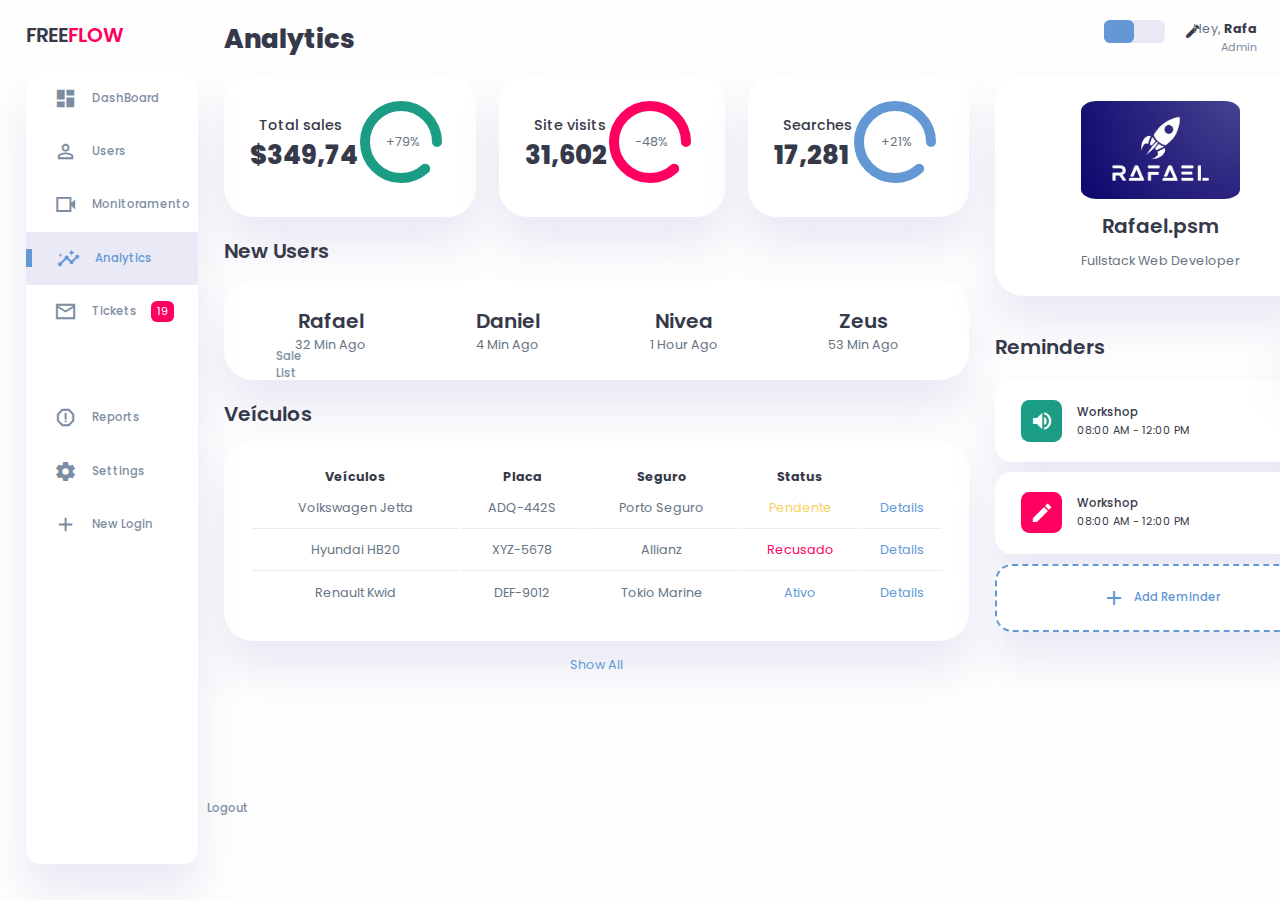
==== analytics.html @ e5aa12cc "Arquivos base do projeto" ====
<!DOCTYPE html>
<html lang="en">

<head>
    <meta charset="UTF-8">
    <meta name="viewport" content="width=device-width, initial-scale=1.0">
    <link href="https://fonts.googleapis.com/icon?family=Material+Icons+Sharp" rel="stylesheet">
    <link rel="stylesheet" href="https://fonts.googleapis.com/css2?family=Material+Symbols+Sharp:opsz,wght,FILL,GRAD@24,400,0,0" />
    <link rel="stylesheet" href="style.css">
    <title>Rafael Responsive DashBoard</title>
</head>

<body>

    <div class="container">
        <!-- Sidebar Section -->
        <aside>
            <div class="toggle">
                <div class="logo">
                    <!-- <img src="./assets/Rafael-logo.jpeg"> -->
                    <h2>FREE<span class="danger">FLOW</span></h2>
                </div>
                <div class="close" id="close-btn">
                    <span class="material-icons-sharp">
                        close
                    </span>
                </div>
            </div>

            <div class="sidebar">
                <a href="#">
                    <span class="material-icons-sharp">
                        dashboard
                    </span>
                    <h3>DashBoard</h3>
                </a>
                <a href="#">
                    <span class="material-icons-sharp">
                        person_outline
                    </span>
                    <h3>Users</h3>
                </a>
                <a href="./monitoramento.html">
                    <span class="material-symbols-sharp">
                        videocam
                    </span>
                    <h3>Monitoramento</h3>
                </a>
                <a href="#" class="active">
                    <span class="material-icons-sharp">
                        insights
                    </span>
                    <h3>Analytics</h3>
                </a>
                <a href="./tickets.html">
                    <span class="material-icons-sharp">
                        mail_outline
                    </span>
                    <h3>Tickets</h3>
                    <span class="message-count">19</span>
                </a>
                <a href="#">
                    <span class="material-icons-sharp">
                        inventory
                    </span>
                    <h3>Sale List</h3>
                </a>
                <a href="#">
                    <span class="material-icons-sharp">
                        report_gmailerrorred
                    </span>
                    <h3>Reports</h3>
                </a>
                <a href="#">
                    <span class="material-icons-sharp">
                        settings
                    </span>
                    <h3>Settings</h3>
                </a>
                <a href="#">
                    <span class="material-icons-sharp">
                        add
                    </span>
                    <h3>New Login</h3>
                </a>
                <a href="#" onclick="alert('Você tem certeza?')">
                    <span class="material-icons-sharp">
                        logout
                    </span>
                    <h3>Logout</h3>
                </a>
            </div>
        </aside>
        <!-- End of Sidebar Section -->

        <!-- Main Content -->
        <main>
            <h1>Analytics</h1>
            <!-- Analyses -->
            <div class="analyse">
                <div class="sales">
                    <div class="status">
                        <div class="info">
                            <h3>Total sales</h3>
                            <h1>$349,74</h1>
                        </div>
                        <div class="progresses">
                            <svg>
                                <circle cx="38" cy="38" r="36"></circle>
                            </svg>
                            <div class="percentage">
                                <p>+79%</p>
                            </div>
                        </div>
                    </div>
                </div>
                <div class="visists">
                    <div class="status">
                        <div class="info">
                            <h3>Site visits</h3>
                            <h1>31,602</h1>
                        </div>
                        <div class="progresses">
                            <svg>
                                <circle cx="38" cy="38" r="36"></circle>
                            </svg>
                            <div class="percentage">
                                <p>-48%</p>
                            </div>
                        </div>
                    </div>
                </div>
                <div class="searches">
                    <div class="status">
                        <div class="info">
                            <h3>Searches</h3>
                            <h1>17,281</h1>
                        </div>
                        <div class="progresses">
                            <svg>
                                <circle cx="38" cy="38" r="36"></circle>
                            </svg>
                            <div class="percentage">
                                <p>+21%</p>
                            </div>
                        </div>
                    </div>
                </div>
            </div>
            <!-- End of Analyses -->

            <!-- New Users Section -->
            <div class="new-users">
                <h2>New Users</h2>
                <div class="user-list">
                    <div class="user">
                        <!-- <img src="./assets/rafa-backtop.jpeg"> -->
                        <h2>Rafael</h2>
                        <p>32 Min Ago</p>
                    </div>
                    <div class="user">
                        <!-- <img src="./assets/profile-2.jpeg"> -->
                        <h2>Daniel</h2>
                        <p>4 Min Ago</p>
                    </div>
                    <div class="user">
                        <!-- <img src="./assets/profile-3.jpeg"> -->
                        <h2>Nivea</h2>
                        <p>1 Hour Ago</p>
                    </div>
                    <div class="user">
                        <!-- <img src="./assets/profile-4.jpeg"> -->
                        <h2>Zeus</h2>
                        <p>53 Min Ago</p>
                    </div>
                </div>
            </div>
            <!-- End of New Users Section -->

            <!-- Recent Orders Table -->
            <div class="recent-orders">
                <h2>Veículos</h2>
                <table>
                    <thead>
                        <tr>
                            <th>Veículos</th>
                            <th>Placa</th>
                            <th>Seguro</th>
                            <th>Status</th>
                            <th></th>
                        </tr>
                    </thead>
                    <tbody></tbody>
                </table>
                <a href="#">Show All</a>
            </div>
            <!-- End of Recent Orders Table -->

        </main>
        <!-- End of Main Content -->


        <!-- Right Section -->
        <div class="right-section">
            <div class="nav">
                <button id="menu-btn">
                    <span class="material-icons-sharp">
                        menu
                    </span>
                </button>
                <div class="theme-toggle">
                    <span class="material-icons-sharp active">
                        light_mode
                    </span>
                    <span class="material-icons-sharp">
                        dark_mode
                    </span>
                </div>

                <div class="profile">
                    <div class="info">
                        <p>Hey, <b>Rafa</b></p>
                        <small class="text-muted">Admin</small>
                    </div>
                    <div class="profile-photo">
                        <img src="./assets/rafa-backtop.jpeg">
                    </div>
                </div>

            </div>
            <!-- End of Nav -->

            <div class="user-profile">
                <div class="logo">
                    <img src="./assets/Rafael-logo.jpeg">
                    <h2>Rafael.psm</h2>
                    <p>Fullstack Web Developer</p>
                </div>
            </div>

            <div class="reminders">
                <div class="header">
                    <h2>Reminders</h2>
                    <span class="material-icons-sharp">
                        notifications_none
                    </span>
                </div>

                <div class="notification">
                    <div class="icon">
                        <span class="material-icons-sharp">
                            volume_up
                        </span>
                    </div>
                    <div class="content">
                        <div class="info">
                            <h3>Workshop</h3>
                            <small class="text_muted">
                                08:00 AM - 12:00 PM
                            </small>
                        </div>
                        <span class="material-icons-sharp">
                            more_vert
                        </span>
                    </div>
                </div>

                <div class="notification deactive">
                    <div class="icon">
                        <span class="material-icons-sharp">
                            edit
                        </span>
                    </div>
                    <div class="content">
                        <div class="info">
                            <h3>Workshop</h3>
                            <small class="text_muted">
                                08:00 AM - 12:00 PM
                            </small>
                        </div>
                        <span class="material-icons-sharp">
                            more_vert
                        </span>
                    </div>
                </div>

                <div class="notification add-reminder">
                    <div>
                        <span class="material-icons-sharp">
                            add
                        </span>
                        <h3>Add Reminder</h3>
                    </div>
                </div>

            </div>

        </div>

    </div>

    <script src="orders.js"></script>
    <script src="index.js"></script>
</body>

</html>
---- style.css ----
@import url('https://fonts.googleapis.com/css2?family=Poppins:wght@100;200;300;400;500;600;700;800;900&display=swap');

* {
    margin: 0;
    padding: 0;
    outline: 0;
    appearance: 0;
    border: 0;
    text-decoration: none;
    box-sizing: border-box;
    font-family: 'Poppins', sans-serif;
}

html {
    font-size: 0.9rem;
}

:root {
    --color-primary: #6398d5;
    --color-danger: #FF0060;
    --color-success: #1B9C85;
    --color-warning: #F7D060;
    --color-white: #fff;
    --color-info-dark: #7d8da1;
    --color-dark: #363949;
    --color-light: rgba(132, 139, 200, 0.18);
    --color-dark-variant: #677483;

    --color-background: #fefefe;
    --card-border-radius: 2rem;
    --border-radius-1: 0.4rem;
    --border-radius-2: 1.2rem;

    --card-padding: 1.8rem;
    --padding-1: 1.2rem;

    --box-shadow: 0 2rem 3rem var(--color-light);
}

.dark-mode-variables {
    --color-background: #181a1e;
    --color-white: #202528;
    --color-dark: #edeffd;
    --color-dark-variant: #a3bdcc;
    --color-light: rgba(0, 0, 0, 0.4);
    --box-shadow: 0 2rem 3rem var(--color-light);
}

body {
    width: 100vw;
    height: 100vh;
    font-size: 0.88rem;
    user-select: none;
    overflow-x: hidden;
    color: var(--color-dark);
    background-color: var(--color-background);
}

a {
    color: var(--color-dark);
}

img {
    display: block;
    width: 100%;
    object-fit: cover;
}

h1 {
    font-weight: 800;
    font-size: 1.8rem;
}

h2 {
    font-weight: 600;
    font-size: 1.4rem;
}

h3 {
    font-weight: 500;
    font-size: 0.8rem;
}

small {
    font-size: 0.76rem;
}

p {
    color: var(--color-dark-variant);
}

b {
    color: var(--color-dark);
}

.text-muted {
    color: var(--color-info-dark);
}

.primary {
    color: var(--color-primary);
}

.danger {
    color: var(--color-danger);
}

.sucess {
    color: var(--color-success);
}

.warning {
    color: var(--color-warning);
}

.container {
    display: grid;
    width: 96%;
    margin: 0 auto;
    gap: 1.8rem;
    grid-template-columns: 12rem auto 23rem;
}

aside {
    height: 100vh;
}

aside .toggle {
    display: flex;
    align-items: center;
    justify-content: space-between;
    margin-top: 1.4rem;
}

aside .toggle .logo {
    display: flex;
    gap: 0.5rem;
}

aside .toggle .logo img {
    width: 2rem;
    height: 2rem;
}

aside .toggle .close {
    padding-right: 1rem;
    display: none;
}

aside .sidebar {
    display: flex;
    flex-direction: column;
    background-color: var(--color-white);
    box-shadow: var(--box-shadow);
    border-radius: 15px;
    height: 88vh;
    position: relative;
    top: 1.5rem;
    transition: all 0.3s ease;
}

aside .sidebar:hover {
    box-shadow: none;
}

aside .sidebar a {
    display: flex;
    align-items: center;
    color: var(--color-info-dark);
    height: 3.7rem;
    gap: 1rem;
    position: relative;
    margin-left: 2rem;
    transition: all 0.3s ease;
}

aside .sidebar a span {
    font-size: 1.6rem;
    transition: all 0.3s ease;
}

aside .sidebar a:last-child {
    position: absolute;
    bottom: 2rem;
    width: 100%;
}

aside .sidebar a.active {
    width: 100%;
    color: var(--color-primary);
    background-color: var(--color-light);
    margin-left: 0;
}

aside .sidebar a.active::before {
    content: '';
    width: 6px;
    height: 18px;
    background-color: var(--color-primary);
}

aside .sidebar a.active span {
    color: var(--color-primary);
    margin-left: calc(1rem - 3px);
}

aside .sidebar a:hover {
    color: var(--color-primary);
}

aside .sidebar a:hover span {
    margin-left: 0.6rem;
}

aside .sidebar .message-count {
    background-color: var(--color-danger);
    padding: 2px 6px;
    color: var(--color-white);
    border-radius: var(--border-radius-1);
    font-size: 11px;
}

main {
    margin-top: 1.4rem;
}

main .analyse {
    display: grid;
    grid-template-columns: repeat(3, 1fr);
    gap: 1.6rem;
}

main .analyse>div {
    background-color: var(--color-white);
    padding: var(--card-padding);
    border-radius: var(--card-border-radius);
    margin-top: 1rem;
    box-shadow: var(--box-shadow);
    cursor: pointer;
    transition: all 0.3s ease;
}

main .analyse>div:hover {
    box-shadow: none;
}

main .analyse>div .status {
    display: flex;
    align-items: center;
    justify-content: space-between;
}

main .analyse h3 {
    margin-left: 0.6rem;
    font-size: 1rem;
}

main .analyse .progresses {
    position: relative;
    width: 92px;
    height: 92px;
    border-radius: 50%;
}

main .analyse svg {
    width: 7rem;
    height: 7rem;
}

main .analyse svg circle {
    fill: none;
    stroke-width: 10;
    stroke-linecap: round;
    transform: translate(5px, 5px);
}

main .analyse .sales svg circle {
    stroke: var(--color-success);
    stroke-dashoffset: -30;
    stroke-dasharray: 200;
}

main .analyse .visists svg circle {
    stroke: var(--color-danger);
    stroke-dashoffset: -30;
    stroke-dasharray: 200;
}

main .analyse .searches svg circle {
    stroke: var(--color-primary);
    stroke-dashoffset: -30;
    stroke-dasharray: 200;
}

main .analyse .progresses .percentage {
    position: absolute;
    top: -3px;
    left: -1px;
    display: flex;
    align-items: center;
    justify-content: center;
    width: 100%;
    height: 100%;
}

main .new-users {
    margin-top: 1.3rem;
}

main .new-users .user-list {
    background-color: var(--color-white);
    padding: var(--card-padding);
    border-radius: var(--card-border-radius);
    margin-top: 1rem;
    box-shadow: var(--box-shadow);
    display: flex;
    justify-content: space-around;
    flex-wrap: wrap;
    gap: 1.4rem;
    cursor: pointer;
    transition: all 0.3s ease;
}

main .new-users .user-list:hover {
    box-shadow: none;
}

main .new-users .user-list .user {
    display: flex;
    flex-direction: column;
    align-items: center;
    justify-content: center;
}

main .new-users .user-list .user img {
    width: 5rem;
    height: 5rem;
    margin-bottom: 0.4rem;
    border-radius: 50%;
}

main .recent-orders {
    margin-top: 1.3rem;
}

main .recent-orders h2 {
    margin-bottom: 0.8rem;
}

main .recent-orders table {
    background-color: var(--color-white);
    width: 100%;
    padding: var(--card-padding);
    text-align: center;
    box-shadow: var(--box-shadow);
    border-radius: var(--card-border-radius);
    transition: all 0.3s ease;
}

main .recent-orders table:hover {
    box-shadow: none;
}

main table tbody td {
    height: 2.8rem;
    border-bottom: 1px solid var(--color-light);
    color: var(--color-dark-variant);
}

main table tbody tr:last-child td {
    border: none;
}

main .recent-orders a {
    text-align: center;
    display: block;
    margin: 1rem auto;
    color: var(--color-primary);
}

.right-section {
    margin-top: 1.4rem;
}

.right-section .nav {
    display: flex;
    justify-content: end;
    gap: 2rem;
}

.right-section .nav button {
    display: none;
}

.right-section .theme-toggle {
    background-color: var(--color-light);
    display: flex;
    justify-content: space-between;
    align-items: center;
    height: 1.6rem;
    width: 4.2rem;
    cursor: pointer;
    border-radius: var(--border-radius-1);
}

.right-section .theme-toggle span {
    font-size: 1.2rem;
    width: 50%;
    height: 100%;
    display: flex;
    align-items: center;
    justify-content: center;
}

.right-section .theme-toggle span.active {
    background-color: var(--color-primary);
    color: #fff;
    border-radius: var(--border-radius-1);
}

.right-section .nav .profile {
    display: flex;
    gap: 2rem;
    text-align: right;
}

.right-section .nav .profile .profile-photo {
    width: 2.8rem;
    height: 2.8rem;
    border-radius: 50%;
    overflow: hidden;
}

.right-section .user-profile {
    display: flex;
    justify-content: center;
    text-align: center;
    margin-top: 1rem;
    background-color: var(--color-white);
    padding: var(--card-padding);
    border-radius: var(--card-border-radius);
    box-shadow: var(--box-shadow);
    cursor: pointer;
    transition: all 0.3s ease;
}

.right-section .user-profile:hover {
    box-shadow: none;
}

.right-section .user-profile img {
    width: 11rem;
    height: auto;
    margin-bottom: 0.8rem;
    border-radius: 10%;
}

.right-section .user-profile h2 {
    margin-bottom: 0.8rem;
}

.right-section .reminders {
    margin-top: 2rem;
}

.right-section .reminders .header {
    display: flex;
    align-items: center;
    justify-content: space-between;
    margin-bottom: 0.8rem;
}

.right-section .reminders .header span {
    padding: 10px;
    box-shadow: var(--box-shadow);
    background-color: var(--color-white);
    border-radius: 50%;
}

.right-section .reminders .notification {
    background-color: var(--color-white);
    display: flex;
    align-items: center;
    gap: 1rem;
    margin-bottom: 0.7rem;
    padding: 1.4rem var(--card-padding);
    border-radius: var(--border-radius-2);
    box-shadow: var(--box-shadow);
    cursor: pointer;
    transition: all 0.3s ease;
}

.right-section .reminders .notification:hover {
    box-shadow: none;
}

.right-section .reminders .notification .content {
    display: flex;
    justify-content: space-between;
    align-items: center;
    margin: 0;
    width: 100%;
}

.right-section .reminders .notification .icon {
    display: flex;
    padding: 0.6rem;
    background-color: var(--color-success);
    color: var(--color-white);
    border-radius: 20%;
}

.right-section .reminders .notification.deactive .icon {
    background-color: var(--color-danger);
}

.right-section .reminders .add-reminder {
    background-color: var(--color-white);
    border: 2px dashed var(--color-primary);
    color: var(--color-primary);
    display: flex;
    align-items: center;
    justify-content: center;
    cursor: pointer;
}

.right-section .reminders .add-reminder:hover {
    background-color: var(--color-primary);
    color: var(--color-white);
}

.right-section .reminders .add-reminder div {
    display: flex;
    align-items: center;
    gap: 0.6rem;
}

@media screen and (max-width: 1200px) {
    .container {
        width: 95%;
        grid-template-columns: 7rem auto 23rem;
    }

    aside .logo h2 {
        display: none;
    }

    aside .sidebar h3 {
        display: none;
    }

    aside .sidebar a {
        width: 5.6rem;
    }

    aside .sidebar a:last-child {
        position: relative;
        margin-top: 1.8rem;
    }

    main .analyse {
        grid-template-columns: 1fr;
        gap: 0;
    }

    main .new-users .user-list .user {
        flex-basis: 40%;
    }

    main .recent-orders {
        width: 94%;
        position: absolute;
        left: 50%;
        transform: translateX(-50%);
        margin: 2rem 0 0 0.8rem;
    }

    main .recent-orders table {
        width: 83vw;
    }

    main table tbody tr td:last-child,
    main table tbody tr td:first-child {
        display: none;
    }

}

@media screen and (max-width: 768px) {
    .container {
        width: 100%;
        grid-template-columns: 1fr;
        padding: 0 var(--padding-1);
    }

    aside {
        position: fixed;
        background-color: var(--color-white);
        width: 15rem;
        z-index: 3;
        box-shadow: 1rem 3rem 4rem var(--color-light);
        height: 100vh;
        left: -100%;
        display: none;
        animation: showMenu 0.4s ease forwards;
    }

    @keyframes showMenu {
        to {
            left: 0;
        }
    }

    aside .logo {
        margin-left: 1rem;
    }

    aside .logo h2 {
        display: inline;
    }

    aside .sidebar h3 {
        display: inline;
    }

    aside .sidebar a {
        width: 100%;
        height: 3.4rem;
    }

    aside .sidebar a:last-child {
        position: absolute;
        bottom: 5rem;
    }

    aside .toggle .close {
        display: inline-block;
        cursor: pointer;
    }

    main {
        margin-top: 8rem;
        padding: 0 1rem;
    }

    main .new-users .user-list {
        flex-basis: 35%;
    }

    main .recent-orders {
        position: relative;
        margin: 3rem 0 0 0;
        width: 100%;
    }

    main .recent-orders table {
        width: 100%;
        margin: 0;
    }

    .right-section {
        width: 94%;
        margin: 0 auto 4rem;
    }

    .right-section .nav {
        position: fixed;
        top: 0;
        left: 0;
        align-items: center;
        background-color: var(--color-white);
        padding: 0 var(--padding-1);
        height: 4.6rem;
        width: 100%;
        z-index: 2;
        box-shadow: 0 1rem 1rem var(--color-light);
        margin: 0;
    }

    .right-section .nav .dark-mode {
        width: 4.4rem;
        position: absolute;
        left: 66%;
    }

    .right-section .profile .info {
        display: none;
    }

    .right-section .nav button {
        display: inline-block;
        background-color: transparent;
        cursor: pointer;
        position: absolute;
        left: 1rem;
    }

    .right-section .nav button span {
        font-size: 2rem;
    }

}
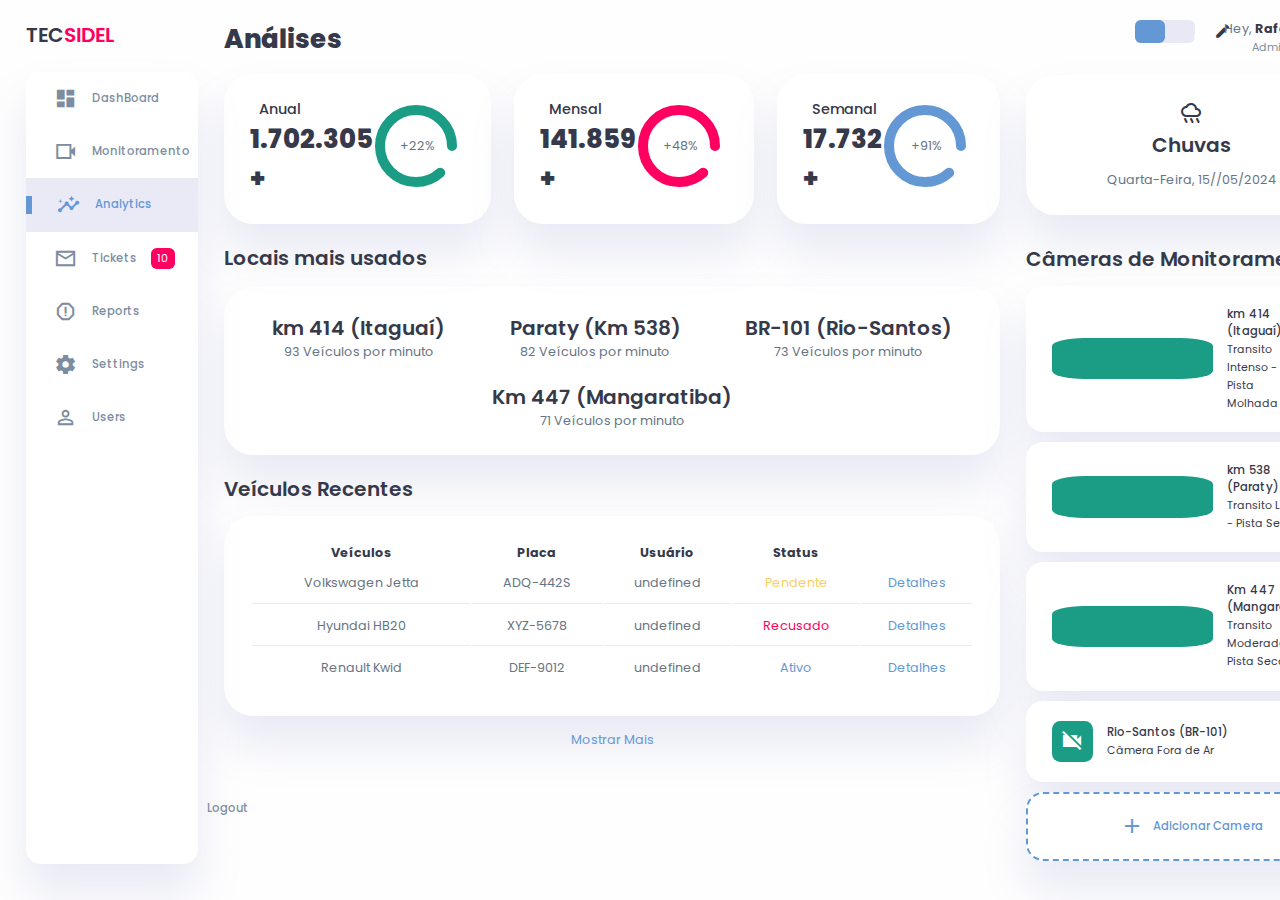
==== commit 61e75dd2: "update 2.1" ====
--- a/analytics.html
+++ b/analytics.html
@@ -5,9 +5,11 @@
     <meta charset="UTF-8">
     <meta name="viewport" content="width=device-width, initial-scale=1.0">
     <link href="https://fonts.googleapis.com/icon?family=Material+Icons+Sharp" rel="stylesheet">
-    <link rel="stylesheet" href="https://fonts.googleapis.com/css2?family=Material+Symbols+Sharp:opsz,wght,FILL,GRAD@24,400,0,0" />
+    <link rel="stylesheet"
+        href="https://fonts.googleapis.com/css2?family=Material+Symbols+Sharp:opsz,wght,FILL,GRAD@24,400,0,0" />
     <link rel="stylesheet" href="style.css">
-    <title>Rafael Responsive DashBoard</title>
+    <title>Analises</title>
+    <link rel="shortcut icon" href="assets/favicon.ico" type="image/x-icon">
 </head>
 
 <body>
@@ -18,7 +20,7 @@
             <div class="toggle">
                 <div class="logo">
                     <!-- <img src="./assets/Rafael-logo.jpeg"> -->
-                    <h2>FREE<span class="danger">FLOW</span></h2>
+                    <h2>TEC<span class="danger">SIDEL</span></h2>
                 </div>
                 <div class="close" id="close-btn">
                     <span class="material-icons-sharp">
@@ -34,19 +36,14 @@
                     </span>
                     <h3>DashBoard</h3>
                 </a>
-                <a href="#">
-                    <span class="material-icons-sharp">
-                        person_outline
-                    </span>
-                    <h3>Users</h3>
-                </a>
-                <a href="./monitoramento.html">
+
+                <a href="./index.html">
                     <span class="material-symbols-sharp">
                         videocam
                     </span>
                     <h3>Monitoramento</h3>
                 </a>
-                <a href="#" class="active">
+                <a href="./analytics.html" class="active">
                     <span class="material-icons-sharp">
                         insights
                     </span>
@@ -57,59 +54,54 @@
                         mail_outline
                     </span>
                     <h3>Tickets</h3>
-                    <span class="message-count">19</span>
+                    <span class="message-count">10</span>
+                </a>
+                <a href="./reports.html">
+                    <span class="material-icons-sharp">
+                        report_gmailerrorred
+                    </span>
+                    <h3>Reports</h3>
+                </a>
+
                 </a>
                 <a href="#">
                     <span class="material-icons-sharp">
-                        inventory
-                    </span>
-                    <h3>Sale List</h3>
+                        settings
+                    </span>
+                    <h3>Settings</h3>
                 </a>
                 <a href="#">
                     <span class="material-icons-sharp">
-                        report_gmailerrorred
-                    </span>
-                    <h3>Reports</h3>
-                </a>
-                <a href="#">
-                    <span class="material-icons-sharp">
-                        settings
-                    </span>
-                    <h3>Settings</h3>
-                </a>
-                <a href="#">
-                    <span class="material-icons-sharp">
-                        add
-                    </span>
-                    <h3>New Login</h3>
-                </a>
-                <a href="#" onclick="alert('Você tem certeza?')">
-                    <span class="material-icons-sharp">
-                        logout
-                    </span>
-                    <h3>Logout</h3>
-                </a>
+                        person_outline
+                    </span>
+                    <h3>Users</h3>
+                    <a href="#" onclick="logout_alert()">
+                        <span class="material-icons-sharp">
+                            logout
+                        </span>
+                        <h3>Logout</h3>
+                    </a>
             </div>
         </aside>
         <!-- End of Sidebar Section -->
 
         <!-- Main Content -->
         <main>
-            <h1>Analytics</h1>
+            <h1>Análises</h1>
             <!-- Analyses -->
             <div class="analyse">
                 <div class="sales">
                     <div class="status">
                         <div class="info">
-                            <h3>Total sales</h3>
-                            <h1>$349,74</h1>
+                            <h3>Anual</h3>
+                            <h1>1.702.305 +</h1>
                         </div>
                         <div class="progresses">
                             <svg>
                                 <circle cx="38" cy="38" r="36"></circle>
                             </svg>
                             <div class="percentage">
-                                <p>+79%</p>
+                                <p>+22%</p>
                             </div>
                         </div>
                     </div>
@@ -117,15 +109,15 @@
                 <div class="visists">
                     <div class="status">
                         <div class="info">
-                            <h3>Site visits</h3>
-                            <h1>31,602</h1>
+                            <h3>Mensal</h3>
+                            <h1>141.859 +</h1>
                         </div>
                         <div class="progresses">
                             <svg>
                                 <circle cx="38" cy="38" r="36"></circle>
                             </svg>
                             <div class="percentage">
-                                <p>-48%</p>
+                                <p>+48%</p>
                             </div>
                         </div>
                     </div>
@@ -133,15 +125,15 @@
                 <div class="searches">
                     <div class="status">
                         <div class="info">
-                            <h3>Searches</h3>
-                            <h1>17,281</h1>
+                            <h3>Semanal</h3>
+                            <h1>17.732 +</h1>
                         </div>
                         <div class="progresses">
                             <svg>
                                 <circle cx="38" cy="38" r="36"></circle>
                             </svg>
                             <div class="percentage">
-                                <p>+21%</p>
+                                <p>+91%</p>
                             </div>
                         </div>
                     </div>
@@ -151,27 +143,27 @@
 
             <!-- New Users Section -->
             <div class="new-users">
-                <h2>New Users</h2>
+                <h2>Locais mais usados</h2>
                 <div class="user-list">
                     <div class="user">
                         <!-- <img src="./assets/rafa-backtop.jpeg"> -->
-                        <h2>Rafael</h2>
-                        <p>32 Min Ago</p>
+                        <h2>km 414 (Itaguaí)</h2>
+                        <p>93 Veículos por minuto</p>
                     </div>
                     <div class="user">
                         <!-- <img src="./assets/profile-2.jpeg"> -->
-                        <h2>Daniel</h2>
-                        <p>4 Min Ago</p>
+                        <h2>Paraty (Km 538)</h2>
+                        <p>82 Veículos por minuto</p>
                     </div>
                     <div class="user">
                         <!-- <img src="./assets/profile-3.jpeg"> -->
-                        <h2>Nivea</h2>
-                        <p>1 Hour Ago</p>
+                        <h2>BR-101 (Rio-Santos)</h2>
+                        <p>73 Veículos por minuto</p>
                     </div>
                     <div class="user">
                         <!-- <img src="./assets/profile-4.jpeg"> -->
-                        <h2>Zeus</h2>
-                        <p>53 Min Ago</p>
+                        <h2>Km 447 (Mangaratiba)</h2>
+                        <p>71 Veículos por minuto</p>
                     </div>
                 </div>
             </div>
@@ -179,20 +171,20 @@
 
             <!-- Recent Orders Table -->
             <div class="recent-orders">
-                <h2>Veículos</h2>
+                <h2>Veículos Recentes</h2>
                 <table>
                     <thead>
                         <tr>
                             <th>Veículos</th>
                             <th>Placa</th>
-                            <th>Seguro</th>
+                            <th>Usuário</th>
                             <th>Status</th>
                             <th></th>
                         </tr>
                     </thead>
                     <tbody></tbody>
                 </table>
-                <a href="#">Show All</a>
+                <a href="#">Mostrar Mais</a>
             </div>
             <!-- End of Recent Orders Table -->
 
@@ -232,31 +224,84 @@
 
             <div class="user-profile">
                 <div class="logo">
-                    <img src="./assets/Rafael-logo.jpeg">
-                    <h2>Rafael.psm</h2>
-                    <p>Fullstack Web Developer</p>
+                    <span class="material-symbols-sharp">
+                        rainy
+                    </span>
+                    <h2>Chuvas</h2>
+                    <p>Quarta-Feira, 15//05/2024</p>
                 </div>
             </div>
 
             <div class="reminders">
                 <div class="header">
-                    <h2>Reminders</h2>
-                    <span class="material-icons-sharp">
-                        notifications_none
-                    </span>
-                </div>
-
+                    <h2>Câmeras de Monitoramento</h2>
+                </div>
+
+                <div class="notification">
+                    <div class="icon danger">
+                        <span class="material-icons-sharp danger">
+                            circle
+                        </span>
+                    </div>
+                    <div class="content">
+                        <div class="info">
+                            <h3>km 414 (Itaguaí)</h3>
+                            <small class="text_muted">
+                                Transito Intenso - Pista Molhada
+                            </small>
+                        </div>
+                        <span class="material-icons-sharp">
+                            more_vert
+                        </span>
+                    </div>
+                </div>
+                <div class="notification">
+                    <div class="icon amarelo">
+                        <span class="material-icons-sharp success">
+                            circle
+                        </span>
+                    </div>
+                    <div class="content">
+                        <div class="info">
+                            <h3>km 538 (Paraty)</h3>
+                            <small class="text_muted">
+                                Transito Livre - Pista Seca
+                            </small>
+                        </div>
+                        <span class="material-icons-sharp">
+                            more_vert
+                        </span>
+                    </div>
+                </div>
+                <div class="notification">
+                    <div class="icon amarelo">
+                        <span class="material-icons-sharp warning">
+                            circle
+                        </span>
+                    </div>
+                    <div class="content">
+                        <div class="info">
+                            <h3>Km 447 (Mangaratiba)</h3>
+                            <small class="text_muted">
+                                Transito Moderado - Pista Seca
+                            </small>
+                        </div>
+                        <span class="material-icons-sharp">
+                            more_vert
+                        </span>
+                    </div>
+                </div>
                 <div class="notification">
                     <div class="icon">
-                        <span class="material-icons-sharp">
-                            volume_up
+                        <span class="material-icons-sharp red">
+                            videocam_off
                         </span>
                     </div>
                     <div class="content">
                         <div class="info">
-                            <h3>Workshop</h3>
+                            <h3>Rio-Santos (BR-101)</h3>
                             <small class="text_muted">
-                                08:00 AM - 12:00 PM
+                                Câmera Fora de Ar
                             </small>
                         </div>
                         <span class="material-icons-sharp">
@@ -264,32 +309,12 @@
                         </span>
                     </div>
                 </div>
-
-                <div class="notification deactive">
-                    <div class="icon">
-                        <span class="material-icons-sharp">
-                            edit
-                        </span>
-                    </div>
-                    <div class="content">
-                        <div class="info">
-                            <h3>Workshop</h3>
-                            <small class="text_muted">
-                                08:00 AM - 12:00 PM
-                            </small>
-                        </div>
-                        <span class="material-icons-sharp">
-                            more_vert
-                        </span>
-                    </div>
-                </div>
-
                 <div class="notification add-reminder">
                     <div>
                         <span class="material-icons-sharp">
                             add
                         </span>
-                        <h3>Add Reminder</h3>
+                        <h3>Adicionar Camera</h3>
                     </div>
                 </div>
 
@@ -299,8 +324,14 @@
 
     </div>
 
-    <script src="orders.js"></script>
-    <script src="index.js"></script>
+    <script>
+        function logout_alert() {
+            alert("Realmente deseja sair?")
+        };
+    </script>
+
+    <script src="./orders.js"></script>
+    <script src="./index.js"></script>
 </body>
 
 </html>